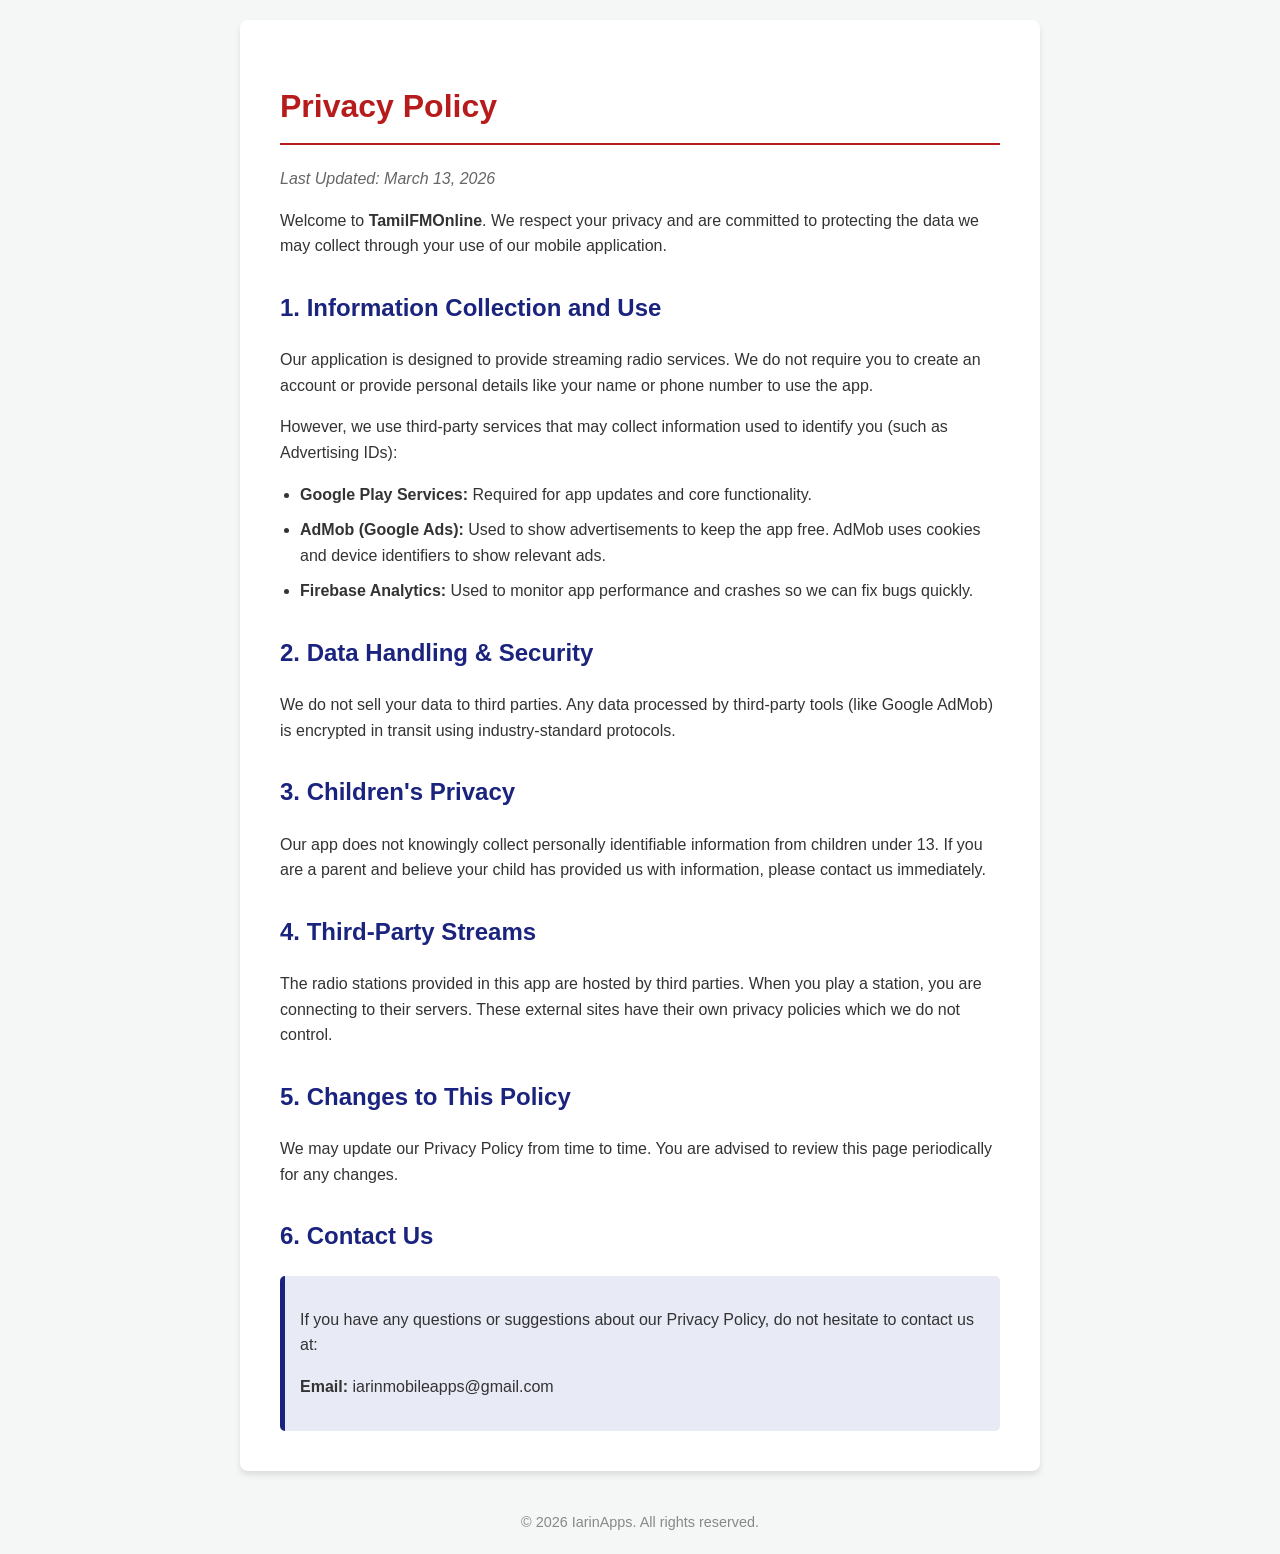
==== privacy-policy.html @ a2a6a6e4 "privacy" ====
<!DOCTYPE html>
<html lang="ta">
<head>
    <meta charset="UTF-8">
    <meta name="viewport" content="width=device-width, initial-scale=1.0">
    <title>Privacy Policy - Tamil Radios</title>
    <style>
        body {
            font-family: 'Segoe UI', Tahoma, Geneva, Verdana, sans-serif;
            line-height: 1.6;
            color: #333;
            max-width: 800px;
            margin: 0 auto;
            padding: 20px;
            background-color: #f4f7f6;
        }
        .container {
            background: #fff;
            padding: 40px;
            border-radius: 8px;
            box-shadow: 0 4px 6px rgba(0,0,0,0.1);
        }
        h1 { color: #b71c1c; border-bottom: 2px solid #b71c1c; padding-bottom: 10px; }
        h2 { color: #1a237e; margin-top: 30px; }
        .date { font-style: italic; color: #666; }
        ul { padding-left: 20px; }
        li { margin-bottom: 10px; }
        .contact-box {
            background: #e8eaf6;
            padding: 15px;
            border-radius: 5px;
            border-left: 5px solid #1a237e;
        }
        footer { text-align: center; margin-top: 40px; font-size: 0.9em; color: #888; }
    </style>
</head>
<body>

<div class="container">
    <h1>Privacy Policy</h1>
    <p class="date">Last Updated: March 13, 2026</p>

    <p>Welcome to <strong>TamilFMOnline</strong>. We respect your privacy and are committed to protecting the data we may collect through your use of our mobile application.</p>

    <h2>1. Information Collection and Use</h2>
    <p>Our application is designed to provide streaming radio services. We do not require you to create an account or provide personal details like your name or phone number to use the app.</p>
    
    <p>However, we use third-party services that may collect information used to identify you (such as Advertising IDs):</p>
    <ul>
        <li><strong>Google Play Services:</strong> Required for app updates and core functionality.</li>
        <li><strong>AdMob (Google Ads):</strong> Used to show advertisements to keep the app free. AdMob uses cookies and device identifiers to show relevant ads.</li>
        <li><strong>Firebase Analytics:</strong> Used to monitor app performance and crashes so we can fix bugs quickly.</li>
    </ul>

    <h2>2. Data Handling & Security</h2>
    <p>We do not sell your data to third parties. Any data processed by third-party tools (like Google AdMob) is encrypted in transit using industry-standard protocols.</p>

    <h2>3. Children's Privacy</h2>
    <p>Our app does not knowingly collect personally identifiable information from children under 13. If you are a parent and believe your child has provided us with information, please contact us immediately.</p>

    <h2>4. Third-Party Streams</h2>
    <p>The radio stations provided in this app are hosted by third parties. When you play a station, you are connecting to their servers. These external sites have their own privacy policies which we do not control.</p>

    <h2>5. Changes to This Policy</h2>
    <p>We may update our Privacy Policy from time to time. You are advised to review this page periodically for any changes.</p>

    <h2>6. Contact Us</h2>
    <div class="contact-box">
        <p>If you have any questions or suggestions about our Privacy Policy, do not hesitate to contact us at:</p>
        <p><strong>Email:</strong> iarinmobileapps@gmail.com</p>
    </div>
</div>

<footer>
    &copy; 2026 IarinApps. All rights reserved.
</footer>

</body>
</html>
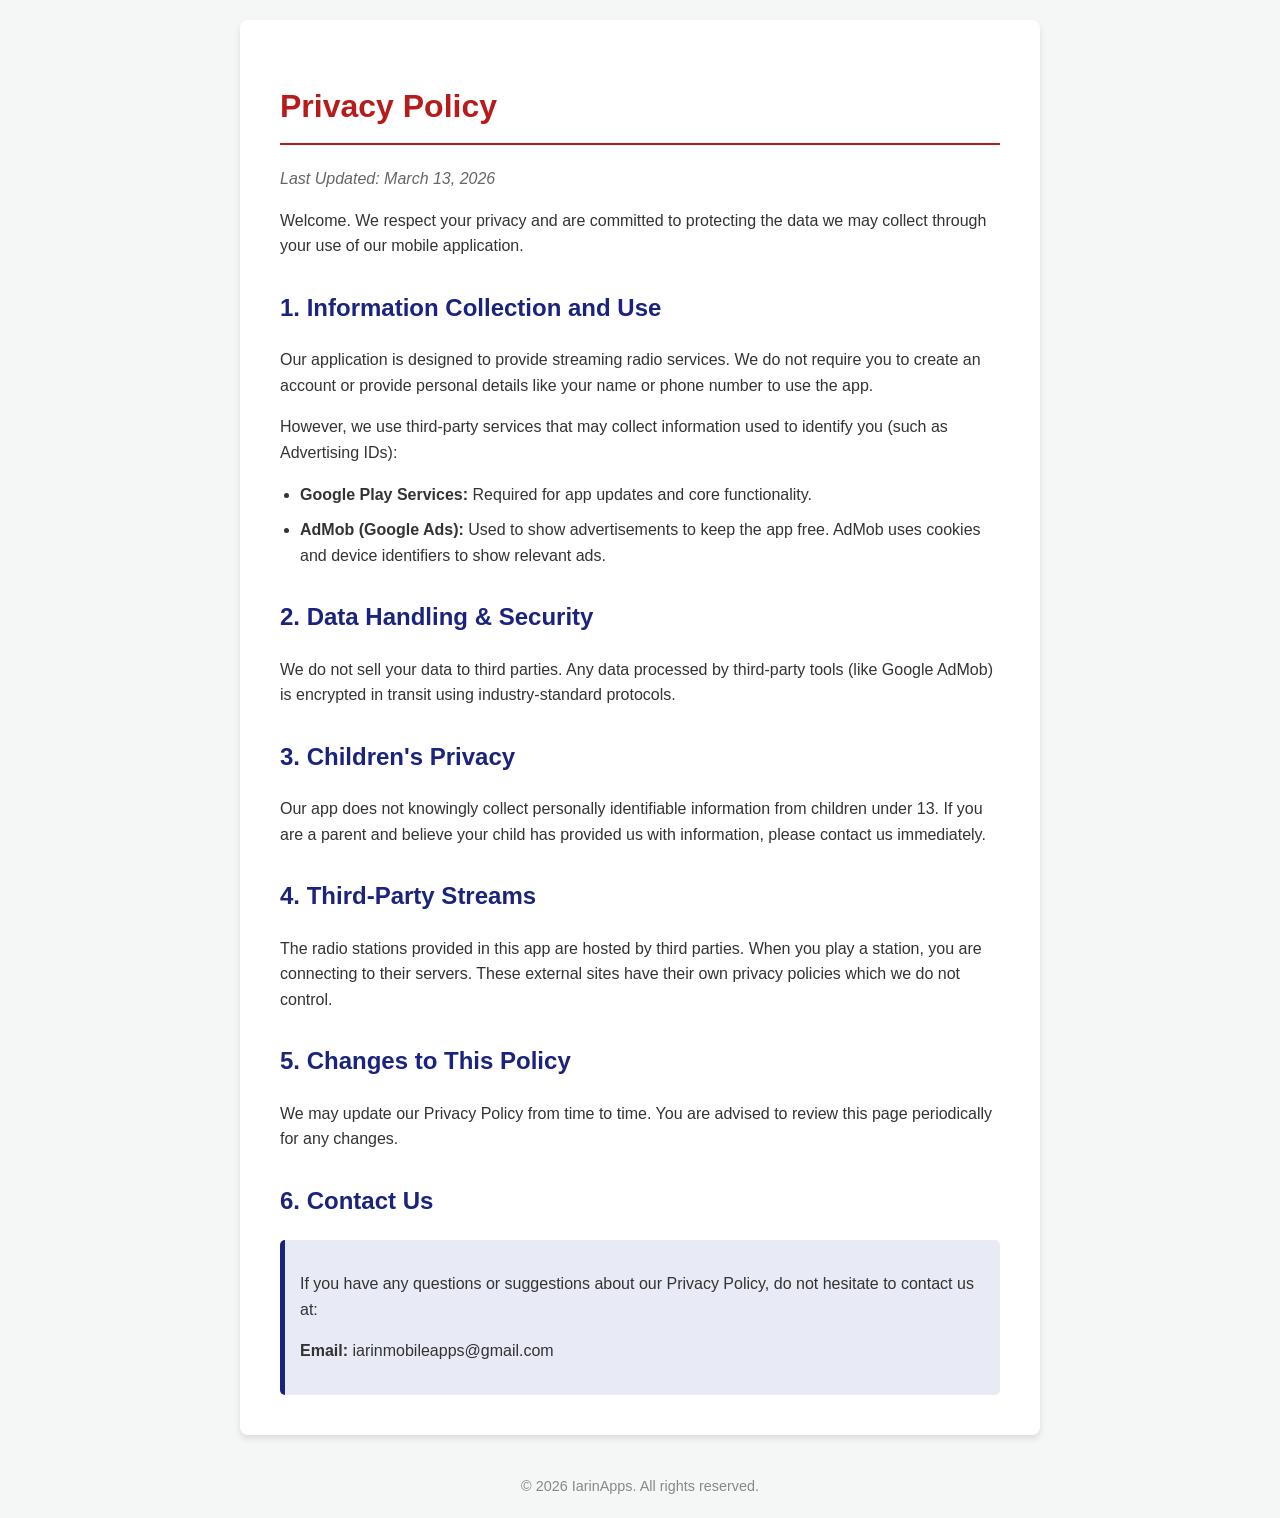
==== commit a16a556e: "2" ====
--- a/privacy-policy.html
+++ b/privacy-policy.html
@@ -40,7 +40,7 @@
     <h1>Privacy Policy</h1>
     <p class="date">Last Updated: March 13, 2026</p>
 
-    <p>Welcome to <strong>TamilFMOnline</strong>. We respect your privacy and are committed to protecting the data we may collect through your use of our mobile application.</p>
+    <p>Welcome. We respect your privacy and are committed to protecting the data we may collect through your use of our mobile application.</p>
 
     <h2>1. Information Collection and Use</h2>
     <p>Our application is designed to provide streaming radio services. We do not require you to create an account or provide personal details like your name or phone number to use the app.</p>
@@ -49,7 +49,6 @@
     <ul>
         <li><strong>Google Play Services:</strong> Required for app updates and core functionality.</li>
         <li><strong>AdMob (Google Ads):</strong> Used to show advertisements to keep the app free. AdMob uses cookies and device identifiers to show relevant ads.</li>
-        <li><strong>Firebase Analytics:</strong> Used to monitor app performance and crashes so we can fix bugs quickly.</li>
     </ul>
 
     <h2>2. Data Handling & Security</h2>
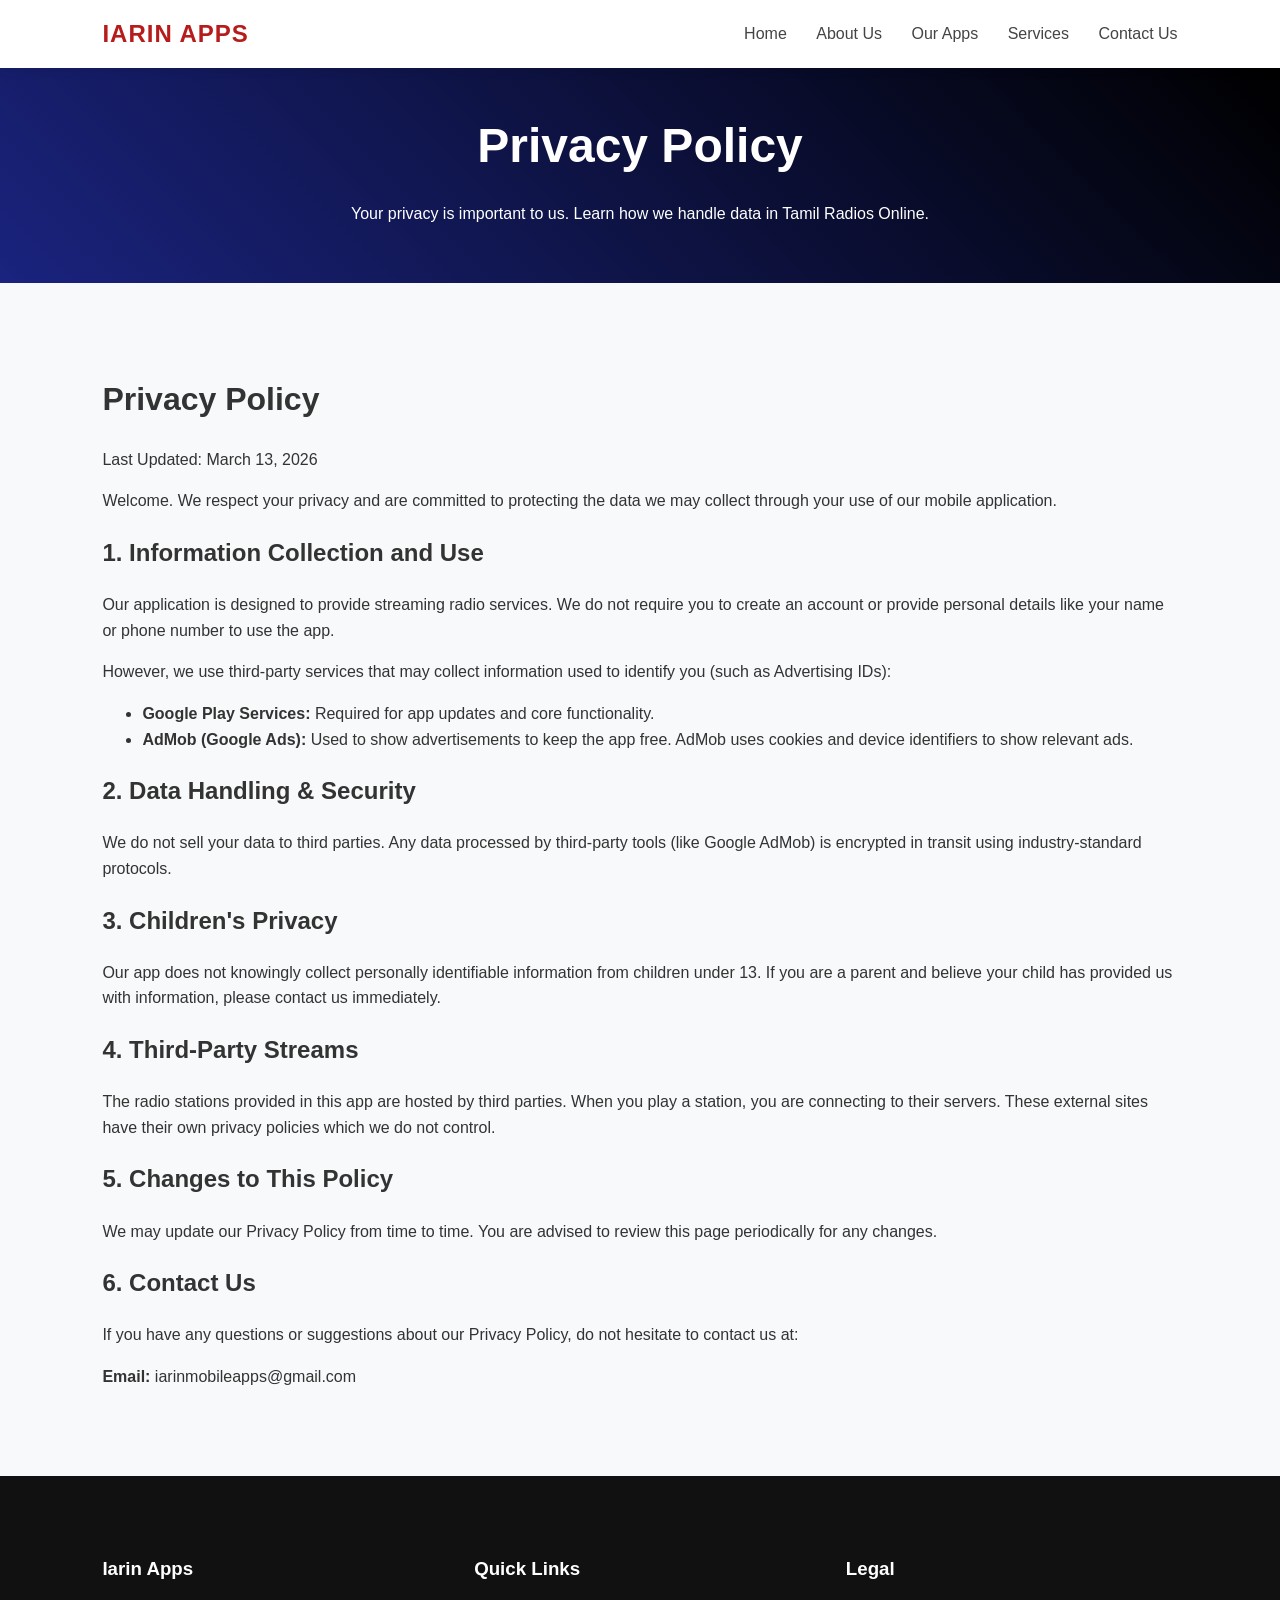
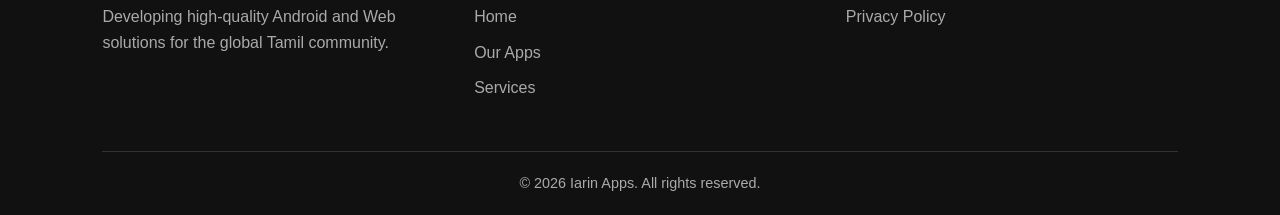
==== commit 391902ba: "4" ====
--- a/privacy-policy.html
+++ b/privacy-policy.html
@@ -1,42 +1,37 @@
 <!DOCTYPE html>
-<html lang="ta">
+<html lang="en">
 <head>
     <meta charset="UTF-8">
     <meta name="viewport" content="width=device-width, initial-scale=1.0">
-    <title>Privacy Policy - Tamil Radios</title>
+    <title>Privacy Policy | Tamil Radios Online</title>
+    <link rel="stylesheet" href="style.css">
     <style>
-        body {
-            font-family: 'Segoe UI', Tahoma, Geneva, Verdana, sans-serif;
-            line-height: 1.6;
-            color: #333;
-            max-width: 800px;
-            margin: 0 auto;
-            padding: 20px;
-            background-color: #f4f7f6;
-        }
-        .container {
-            background: #fff;
-            padding: 40px;
-            border-radius: 8px;
-            box-shadow: 0 4px 6px rgba(0,0,0,0.1);
-        }
-        h1 { color: #b71c1c; border-bottom: 2px solid #b71c1c; padding-bottom: 10px; }
-        h2 { color: #1a237e; margin-top: 30px; }
-        .date { font-style: italic; color: #666; }
-        ul { padding-left: 20px; }
-        li { margin-bottom: 10px; }
-        .contact-box {
-            background: #e8eaf6;
-            padding: 15px;
-            border-radius: 5px;
-            border-left: 5px solid #1a237e;
-        }
-        footer { text-align: center; margin-top: 40px; font-size: 0.9em; color: #888; }
+        .policy-content { text-align: left; max-width: 900px; margin: 0 auto; line-height: 1.8; }
+        .policy-content h2 { color: var(--dark); margin-top: 40px; border-left: 4px solid var(--primary); padding-left: 15px; }
+        .policy-content p, .policy-content li { color: #555; }
+        .highlight-box { background: #f1f3f9; padding: 20px; border-radius: 10px; margin: 20px 0; border: 1px solid #dce1eb; }
     </style>
 </head>
 <body>
+    <!-- Reusable Header -->
+    <header>
+        <a href="index.html" class="logo">IARIN APPS</a>
+        <nav>
+            <a href="index.html">Home</a>
+            <a href="about.html">About Us</a>
+            <a href="apps.html">Our Apps</a>
+            <a href="services.html">Services</a>
+            <a href="contact.html">Contact Us</a>
+        </nav>
+    </header>
 
-<div class="container">
+    <!-- Hero Section -->
+    <section class="hero" style="padding: 40px 8%;">
+        <h1>Privacy Policy</h1>
+        <p>Your privacy is important to us. Learn how we handle data in Tamil Radios Online.</p>
+    </section>
+
+    <div class="container">
     <h1>Privacy Policy</h1>
     <p class="date">Last Updated: March 13, 2026</p>
 
@@ -70,9 +65,25 @@
     </div>
 </div>
 
-<footer>
-    &copy; 2026 IarinApps. All rights reserved.
-</footer>
-
+    <!-- Reusable Footer -->
+    <footer>
+        <div class="footer-content">
+            <div>
+                <h3>Iarin Apps</h3>
+                <p>Developing high-quality Android and Web solutions for the global Tamil community.</p>
+            </div>
+            <div>
+                <h3>Quick Links</h3>
+                <a href="index.html">Home</a>
+                <a href="apps.html">Our Apps</a>
+                <a href="services.html">Services</a>
+            </div>
+            <div>
+                <h3>Legal</h3>
+                <a href="privacy.html">Privacy Policy</a>
+            </div>
+        </div>
+        <div class="copyright">&copy; 2026 Iarin Apps. All rights reserved.</div>
+    </footer>
 </body>
 </html>
--- a/style.css
+++ b/style.css
@@ -0,0 +1,47 @@
+/* style.css */
+:root {
+    --primary: #b71c1c; /* Elegant Red */
+    --dark: #1a237e;    /* Professional Indigo */
+    --accent: #ffd600;  /* Gold for CTAs */
+    --bg: #f8f9fa;
+}
+
+body { font-family: 'Segoe UI', Arial, sans-serif; margin: 0; background-color: var(--bg); color: #333; line-height: 1.6; }
+
+/* Reusable Header */
+header {
+    background: #fff;
+    padding: 15px 8%;
+    display: flex;
+    justify-content: space-between;
+    align-items: center;
+    box-shadow: 0 2px 10px rgba(0,0,0,0.1);
+    position: sticky; top: 0; z-index: 1000;
+}
+.logo { font-size: 24px; font-weight: bold; color: var(--primary); text-decoration: none; letter-spacing: 1px; }
+nav a { text-decoration: none; color: #444; margin-left: 25px; font-weight: 500; transition: 0.3s; }
+nav a:hover { color: var(--primary); }
+
+/* Hero Section */
+.hero {
+    background: linear-gradient(45deg, var(--dark), #000);
+    color: white; padding: 100px 8%; text-align: center;
+}
+.hero h1 { font-size: 3rem; margin: 0; }
+.btn { background: var(--primary); color: white; padding: 12px 30px; text-decoration: none; border-radius: 5px; display: inline-block; margin-top: 25px; transition: 0.3s; }
+.btn:hover { background: #d32f2f; transform: scale(1.05); }
+
+/* Sections */
+.container { padding: 70px 8%; }
+.section-title { text-align: center; margin-bottom: 50px; font-size: 2rem; color: var(--dark); }
+
+/* Grid Layouts */
+.grid { display: grid; grid-template-columns: repeat(auto-fit, minmax(280px, 1fr)); gap: 30px; }
+.card { background: white; padding: 30px; border-radius: 12px; box-shadow: 0 5px 15px rgba(0,0,0,0.05); text-align: center; }
+
+/* Footer */
+footer { background: #111; color: #aaa; padding: 60px 8% 20px; }
+.footer-content { display: grid; grid-template-columns: repeat(auto-fit, minmax(200px, 1fr)); gap: 40px; margin-bottom: 40px; }
+.footer-content h3 { color: white; margin-bottom: 20px; }
+.footer-content a { color: #aaa; text-decoration: none; display: block; margin-bottom: 10px; }
+.copyright { text-align: center; border-top: 1px solid #333; padding-top: 20px; font-size: 0.9rem; }
